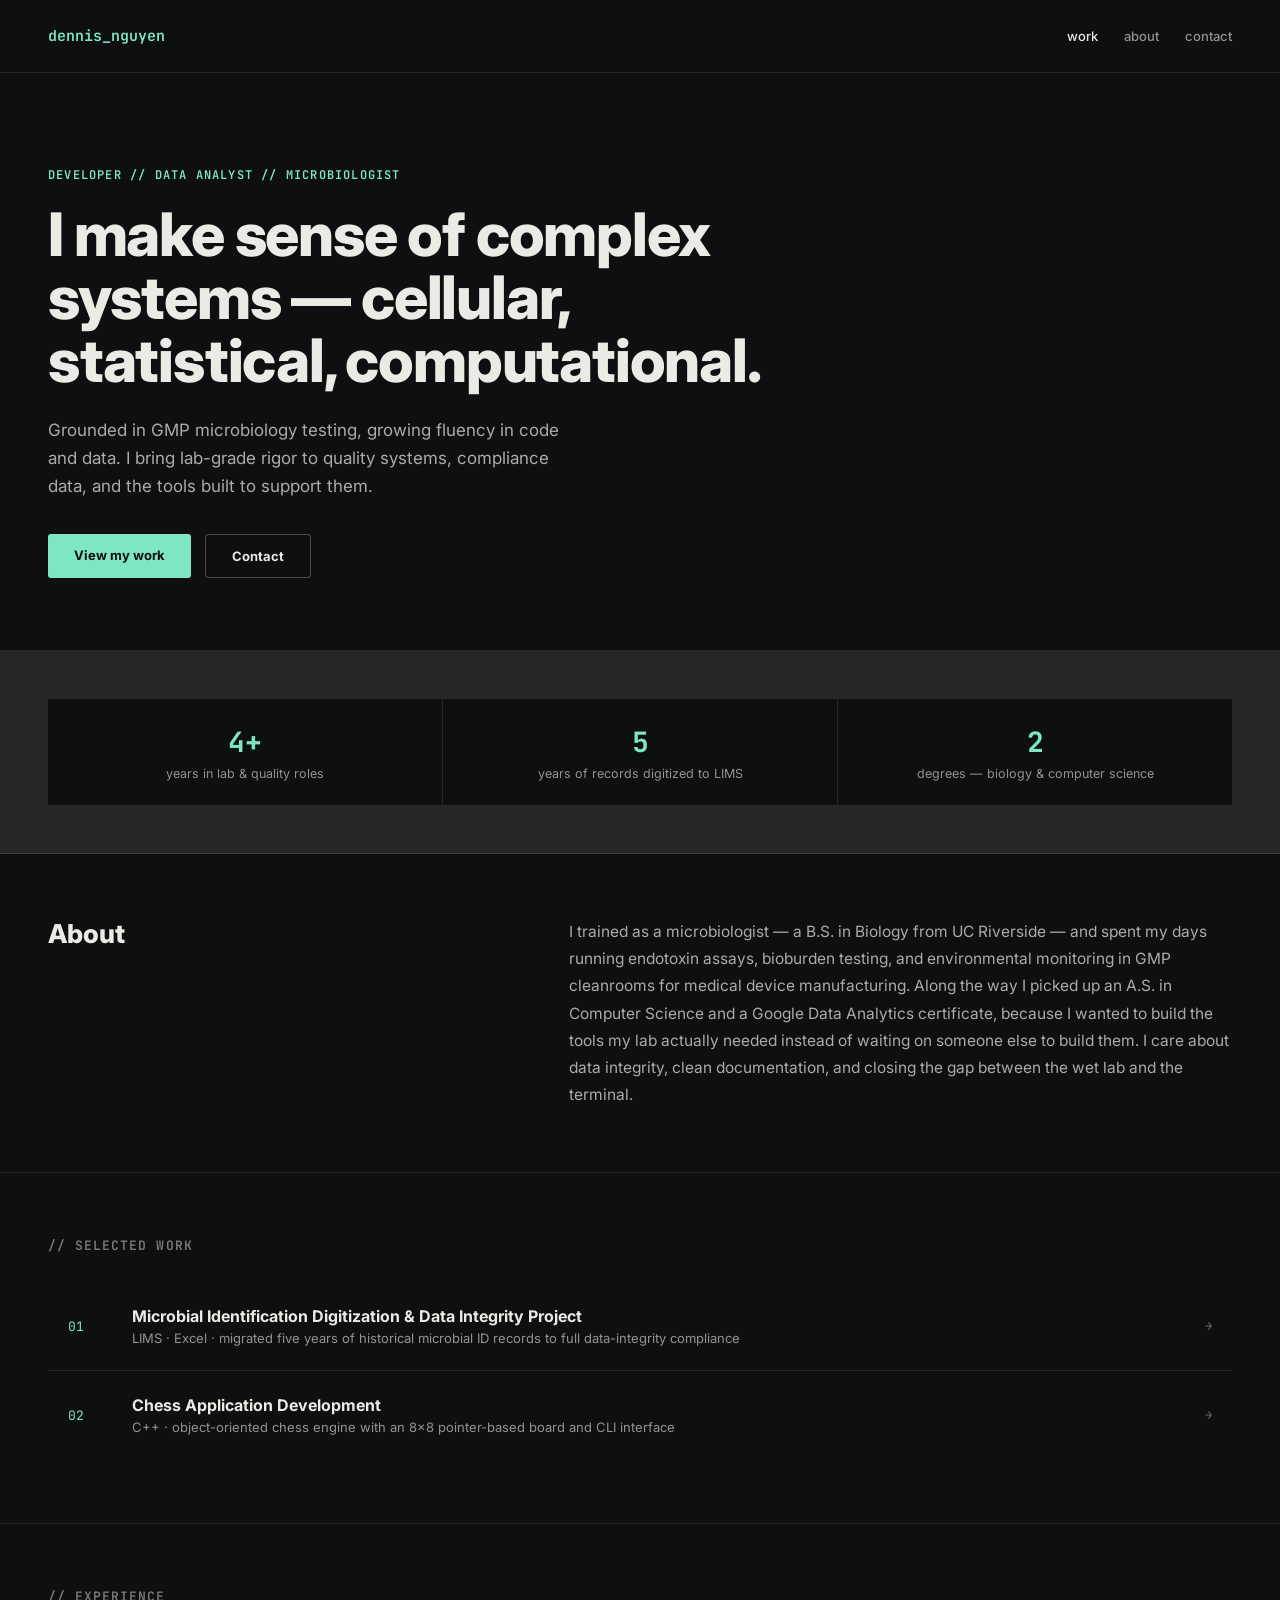
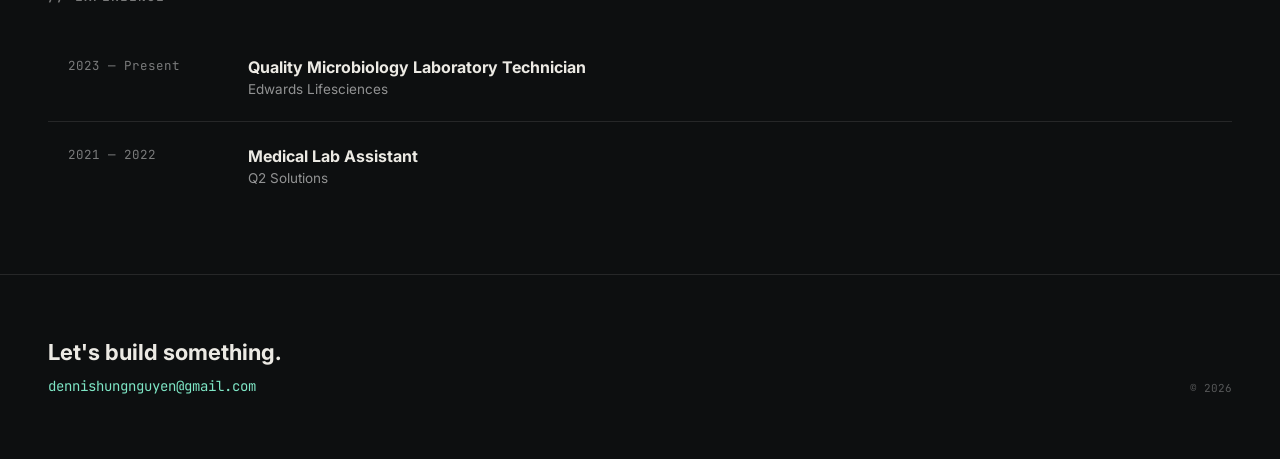
==== index.html @ 47380f95 "Initial commit: personal site exported from Claude Design Adds PWA/home-screen icon support (manifes" ====
<!DOCTYPE html>
<html lang="en">
<head>
<meta charset="utf-8">
<meta name="viewport" content="width=device-width, initial-scale=1">
<title>Dennis Nguyen — Developer / Data Analyst / Microbiologist</title>
<meta name="description" content="Personal site of Dennis Nguyen — microbiologist turned developer and data analyst.">
<meta name="theme-color" content="#0d0f10">
<link rel="icon" type="image/png" sizes="32x32" href="favicon-32.png">
<link rel="manifest" href="manifest.json">
<link rel="apple-touch-icon" href="apple-touch-icon.png">
<meta name="apple-mobile-web-app-capable" content="yes">
<meta name="apple-mobile-web-app-status-bar-style" content="black-translucent">
<meta name="apple-mobile-web-app-title" content="Dennis Nguyen">
<link rel="preconnect" href="https://fonts.googleapis.com">
<link rel="preconnect" href="https://fonts.gstatic.com" crossorigin>
<link href="https://fonts.googleapis.com/css2?family=Inter:wght@400;500;600;700;800&family=JetBrains+Mono:wght@400;500;600;700&display=swap" rel="stylesheet">
<link rel="stylesheet" href="styles.css">
</head>
<body>

<header class="nav">
  <div class="nav-brand">dennis_nguyen</div>
  <nav class="nav-links">
    <a href="#work">work</a>
    <a href="#about">about</a>
    <a href="#contact">contact</a>
  </nav>
</header>

<section class="hero">
  <div class="eyebrow">DEVELOPER // DATA ANALYST // MICROBIOLOGIST</div>
  <h1>I make sense of complex systems — cellular, statistical, computational.</h1>
  <p class="lede">Grounded in GMP microbiology testing, growing fluency in code and data. I bring lab-grade rigor to quality systems, compliance data, and the tools built to support them.</p>
  <div class="cta-row">
    <a href="#work" class="btn btn-primary">View my work</a>
    <a href="#contact" class="btn btn-secondary">Contact</a>
  </div>
</section>

<section class="stats">
  <div class="stat">
    <div class="stat-num">4+</div>
    <div class="stat-label">years in lab &amp; quality roles</div>
  </div>
  <div class="stat">
    <div class="stat-num">5</div>
    <div class="stat-label">years of records digitized to LIMS</div>
  </div>
  <div class="stat">
    <div class="stat-num">2</div>
    <div class="stat-label">degrees — biology &amp; computer science</div>
  </div>
</section>

<section id="about" class="about">
  <h2>About</h2>
  <p>I trained as a microbiologist — a B.S. in Biology from UC Riverside — and spent my days running endotoxin assays, bioburden testing, and environmental monitoring in GMP cleanrooms for medical device manufacturing. Along the way I picked up an A.S. in Computer Science and a Google Data Analytics certificate, because I wanted to build the tools my lab actually needed instead of waiting on someone else to build them. I care about data integrity, clean documentation, and closing the gap between the wet lab and the terminal.</p>
</section>

<section id="work" class="work">
  <div class="section-label">// SELECTED WORK</div>
  <div class="row-list">
    <div class="work-row">
      <div class="row-num">01</div>
      <div class="row-body">
        <div class="row-title">Microbial Identification Digitization &amp; Data Integrity Project</div>
        <div class="row-sub">LIMS · Excel · migrated five years of historical microbial ID records to full data-integrity compliance</div>
      </div>
      <div class="row-arrow">→</div>
    </div>
    <div class="work-row">
      <div class="row-num">02</div>
      <div class="row-body">
        <div class="row-title">Chess Application Development</div>
        <div class="row-sub">C++ · object-oriented chess engine with an 8×8 pointer-based board and CLI interface</div>
      </div>
      <div class="row-arrow">→</div>
    </div>
  </div>
</section>

<section class="experience">
  <div class="section-label">// EXPERIENCE</div>
  <div class="row-list">
    <div class="exp-row">
      <div class="row-dates">2023 — Present</div>
      <div class="row-body">
        <div class="row-title">Quality Microbiology Laboratory Technician</div>
        <div class="row-org">Edwards Lifesciences</div>
      </div>
    </div>
    <div class="exp-row">
      <div class="row-dates">2021 — 2022</div>
      <div class="row-body">
        <div class="row-title">Medical Lab Assistant</div>
        <div class="row-org">Q2 Solutions</div>
      </div>
    </div>
  </div>
</section>

<section id="contact" class="contact">
  <div>
    <div class="contact-title">Let's build something.</div>
    <a href="mailto:dennishungnguyen@gmail.com" class="link contact-email">dennishungnguyen@gmail.com</a>
  </div>
  <div class="copyright">© 2026</div>
</section>

<script src="script.js"></script>
</body>
</html>
---- styles.css ----
:root {
  --bg: #0d0f10;
  --text: #eceae4;
  --accent: #7ee6c5;
  --accent-hover: #9ff2d6;
  --border: rgba(255, 255, 255, .1);
  --muted-1: rgba(255, 255, 255, .65);
  --muted-2: rgba(255, 255, 255, .55);
  --muted-3: rgba(255, 255, 255, .45);
  --muted-4: rgba(255, 255, 255, .4);
  --muted-5: rgba(255, 255, 255, .3);
  --sans: Inter, system-ui, sans-serif;
  --mono: "JetBrains Mono", monospace;
}

* { box-sizing: border-box; }

html { scroll-behavior: smooth; }

body {
  margin: 0;
  background: var(--bg);
  color: var(--text);
  font-family: var(--sans);
}

a { color: inherit; }

.link { color: var(--accent); text-decoration: none; }
.link:hover { color: var(--accent-hover); }

/* Nav */
.nav {
  padding: 26px 48px;
  display: flex;
  justify-content: space-between;
  align-items: center;
  border-bottom: 1px solid var(--border);
  position: sticky;
  top: 0;
  background: var(--bg);
  z-index: 10;
}
.nav-brand {
  font-family: var(--mono);
  font-weight: 600;
  font-size: 15px;
  color: var(--accent);
}
.nav-links {
  display: flex;
  gap: 26px;
  font-size: 13px;
  font-weight: 500;
  color: var(--muted-2);
}
.nav-links a { text-decoration: none; }
.nav-links a:hover,
.nav-links a.active { color: var(--text); }

/* Hero */
.hero {
  padding: 96px 48px 72px;
  border-bottom: 1px solid var(--border);
}
.eyebrow {
  font: 600 12px/1 var(--mono);
  letter-spacing: .1em;
  color: var(--accent);
  margin-bottom: 22px;
}
.hero h1 {
  font-family: var(--sans);
  font-weight: 800;
  font-size: 60px;
  line-height: 1.05;
  letter-spacing: -.02em;
  max-width: 720px;
  margin: 0;
}
.hero .lede {
  margin-top: 24px;
  font-size: 17px;
  line-height: 1.65;
  color: var(--muted-1);
  max-width: 540px;
}
.cta-row {
  margin-top: 34px;
  display: flex;
  gap: 14px;
  flex-wrap: wrap;
}
.btn {
  padding: 13px 26px;
  font-size: 13px;
  font-weight: 700;
  border-radius: 3px;
  text-decoration: none;
  display: inline-block;
}
.btn-primary {
  background: var(--accent);
  color: var(--bg);
}
.btn-primary:hover { background: var(--accent-hover); }
.btn-secondary {
  border: 1px solid rgba(255, 255, 255, .25);
  color: var(--text);
}
.btn-secondary:hover { border-color: rgba(255, 255, 255, .45); }

/* Stats */
.stats {
  padding: 48px;
  border-bottom: 1px solid var(--border);
  display: grid;
  grid-template-columns: repeat(3, 1fr);
  gap: 1px;
  background: var(--border);
}
.stat {
  background: var(--bg);
  padding: 24px;
  text-align: center;
}
.stat-num {
  font-family: var(--mono);
  font-weight: 700;
  font-size: 28px;
  color: var(--accent);
}
.stat-label {
  margin-top: 6px;
  font-size: 12.5px;
  color: var(--muted-2);
}

/* About */
.about {
  padding: 64px 48px;
  border-bottom: 1px solid var(--border);
  display: grid;
  grid-template-columns: 1fr 1.4fr;
  gap: 48px;
  scroll-margin-top: 80px;
}
.about h2 {
  font-weight: 800;
  font-size: 26px;
  line-height: 1.2;
  color: var(--text);
  margin: 0;
}
.about p {
  font-size: 15.5px;
  line-height: 1.75;
  color: var(--muted-1);
  margin: 0;
}

/* Section label (used by work + experience) */
.section-label {
  font-family: var(--mono);
  font-weight: 600;
  font-size: 13px;
  letter-spacing: .08em;
  color: var(--muted-3);
  margin-bottom: 28px;
}

.row-list {
  display: flex;
  flex-direction: column;
  gap: 1px;
  background: var(--border);
}

/* Work */
.work {
  padding: 64px 48px;
  border-bottom: 1px solid var(--border);
  scroll-margin-top: 80px;
}
.work-row {
  background: var(--bg);
  padding: 24px 20px;
  display: grid;
  grid-template-columns: 44px 1fr auto;
  gap: 20px;
  align-items: center;
}
.row-num {
  font-family: var(--mono);
  color: var(--accent);
  font-size: 13px;
}
.row-title {
  font-weight: 700;
  font-size: 16px;
}
.row-sub {
  margin-top: 4px;
  font-size: 13px;
  color: var(--muted-2);
}
.row-arrow {
  font-family: var(--mono);
  font-size: 12px;
  color: var(--muted-4);
}

/* Experience */
.experience {
  padding: 64px 48px;
  border-bottom: 1px solid var(--border);
}
.exp-row {
  background: var(--bg);
  padding: 24px 20px;
  display: grid;
  grid-template-columns: 160px 1fr;
  gap: 20px;
}
.row-dates {
  font-family: var(--mono);
  font-size: 12.5px;
  color: var(--muted-3);
}
.row-org {
  margin-top: 4px;
  font-size: 13.5px;
  color: var(--muted-2);
}

/* Contact */
.contact {
  padding: 64px 48px;
  display: flex;
  justify-content: space-between;
  align-items: flex-end;
  flex-wrap: wrap;
  gap: 16px;
  scroll-margin-top: 80px;
}
.contact-title {
  font-weight: 700;
  font-size: 22px;
  margin-bottom: 10px;
}
.contact-email {
  font-size: 14px;
  font-family: var(--mono);
}
.copyright {
  font: 11px var(--mono);
  color: var(--muted-5);
}

/* Responsive */
@media (max-width: 720px) {
  .nav, .hero, .stats, .about, .work, .experience, .contact {
    padding-left: 24px;
    padding-right: 24px;
  }
  .hero { padding-top: 64px; padding-bottom: 48px; }
  .hero h1 { font-size: 36px; }
  .hero .lede { font-size: 15.5px; max-width: 100%; }
  .stats { grid-template-columns: 1fr; padding: 24px; }
  .about { grid-template-columns: 1fr; gap: 20px; padding-top: 48px; padding-bottom: 48px; }
  .work, .experience { padding-top: 48px; padding-bottom: 48px; }
  .work-row { grid-template-columns: 32px 1fr; }
  .row-arrow { display: none; }
  .exp-row { grid-template-columns: 1fr; gap: 6px; }
  .contact { padding-top: 48px; padding-bottom: 48px; }
}
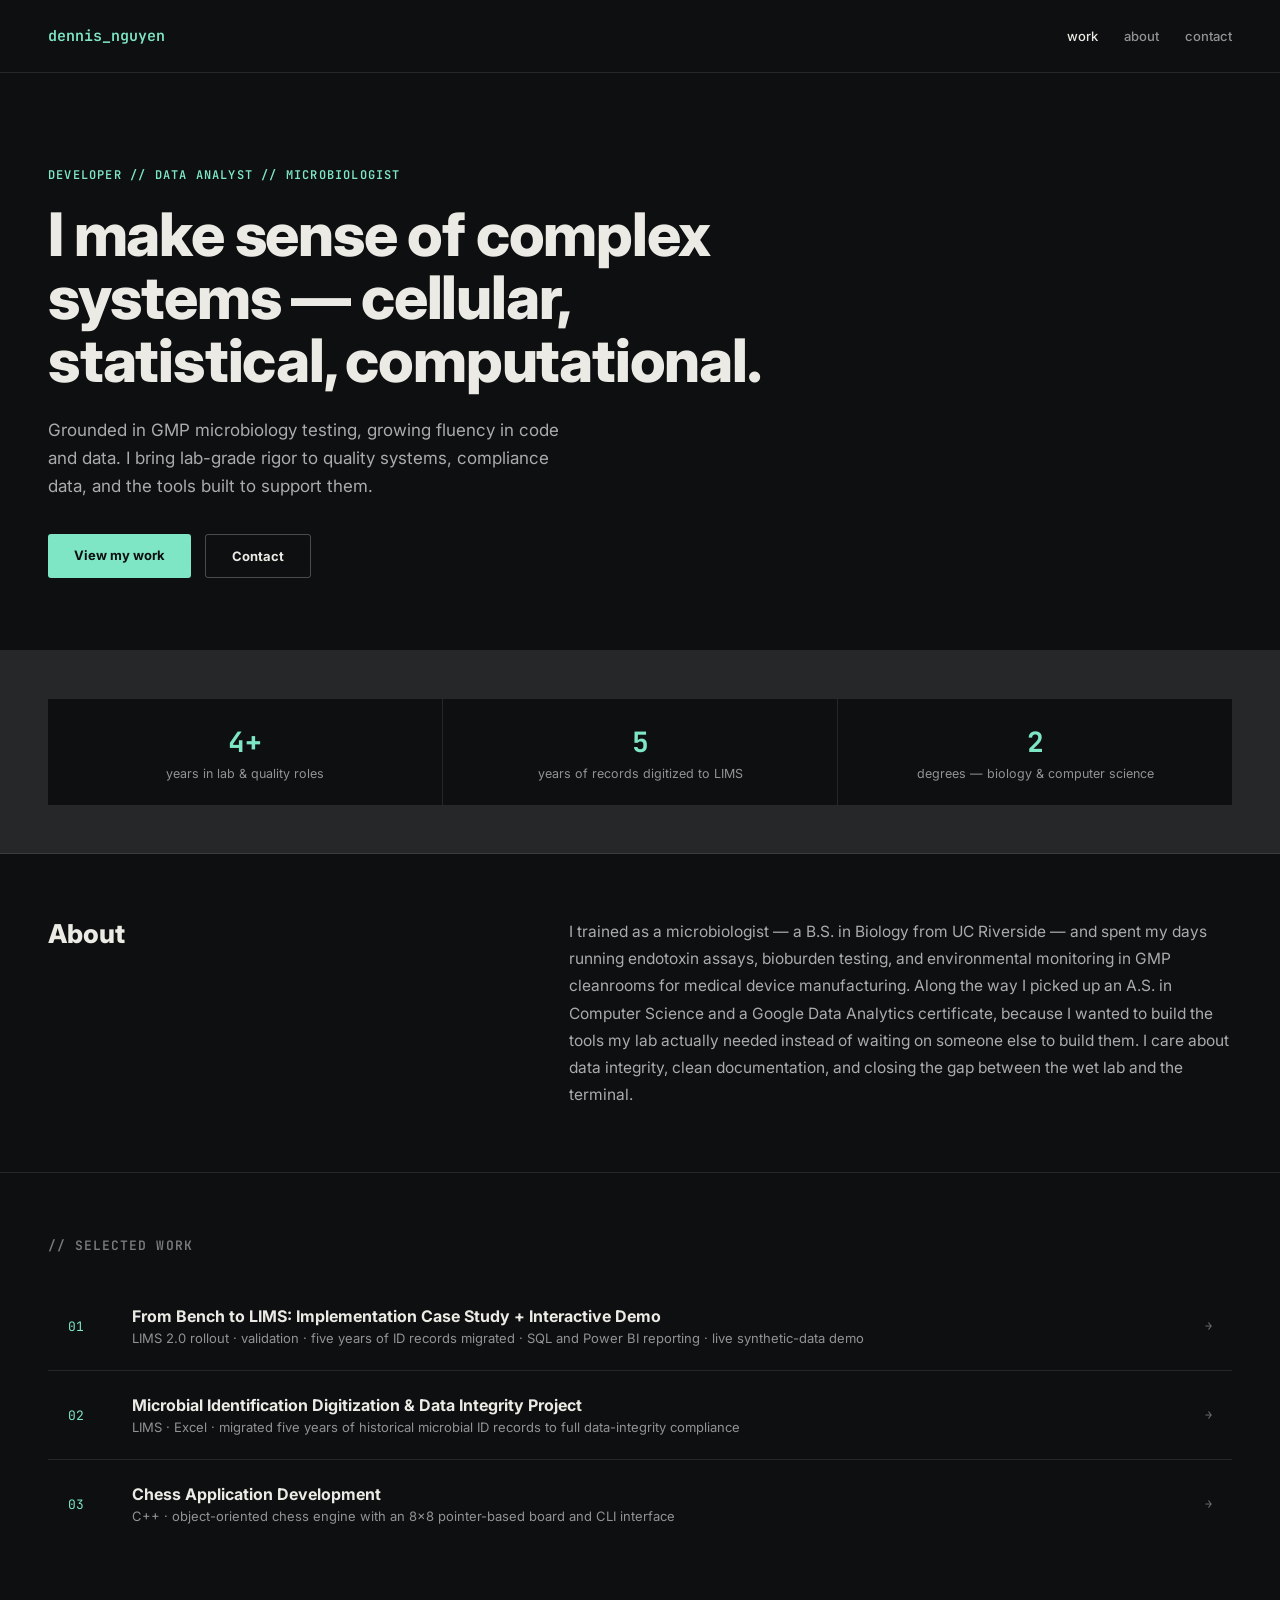
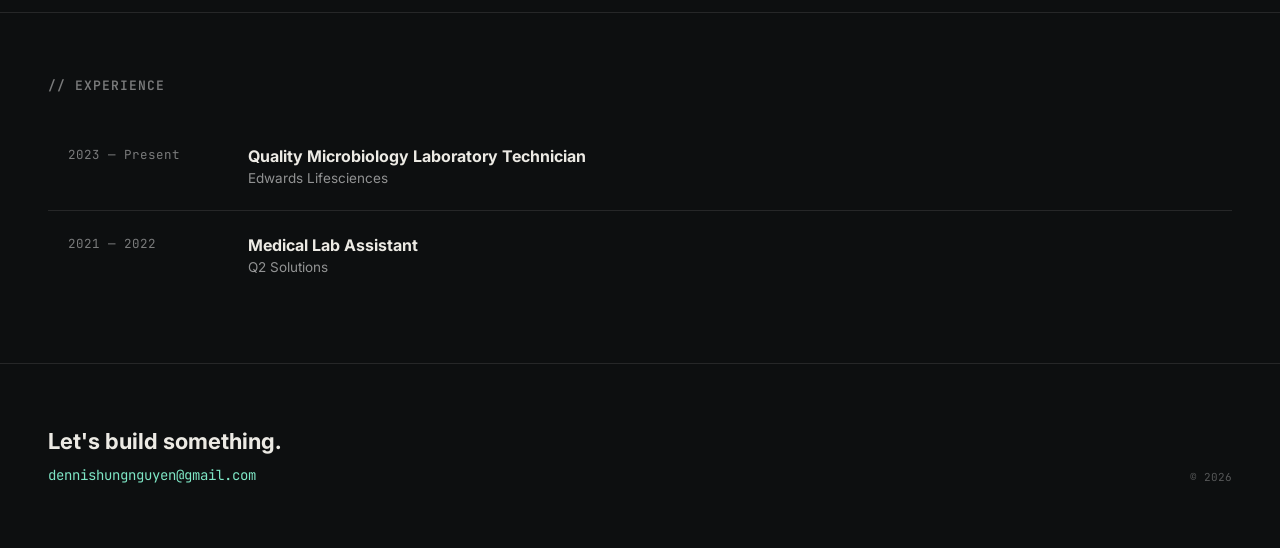
==== commit 09e7cff7: "Add LIMS implementation case study with interactive synthetic-data demo Co-Authored-By: Claude Sonne" ====
--- a/index.html
+++ b/index.html
@@ -61,8 +61,16 @@
 <section id="work" class="work">
   <div class="section-label">// SELECTED WORK</div>
   <div class="row-list">
+    <a class="work-row work-link" href="lims-case-study.html">
+      <div class="row-num">01</div>
+      <div class="row-body">
+        <div class="row-title">From Bench to LIMS: Implementation Case Study + Interactive Demo</div>
+        <div class="row-sub">LIMS 2.0 rollout · validation · five years of ID records migrated · SQL and Power BI reporting · live synthetic-data demo</div>
+      </div>
+      <div class="row-arrow">→</div>
+    </a>
     <div class="work-row">
-      <div class="row-num">01</div>
+      <div class="row-num">02</div>
       <div class="row-body">
         <div class="row-title">Microbial Identification Digitization &amp; Data Integrity Project</div>
         <div class="row-sub">LIMS · Excel · migrated five years of historical microbial ID records to full data-integrity compliance</div>
@@ -70,7 +78,7 @@
       <div class="row-arrow">→</div>
     </div>
     <div class="work-row">
-      <div class="row-num">02</div>
+      <div class="row-num">03</div>
       <div class="row-body">
         <div class="row-title">Chess Application Development</div>
         <div class="row-sub">C++ · object-oriented chess engine with an 8×8 pointer-based board and CLI interface</div>
--- a/styles.css
+++ b/styles.css
@@ -190,6 +190,9 @@
   gap: 20px;
   align-items: center;
 }
+.work-link { text-decoration: none; color: inherit; }
+.work-link:hover .row-title { color: var(--accent); }
+.work-link:hover .row-arrow { color: var(--accent); }
 .row-num {
   font-family: var(--mono);
   color: var(--accent);
